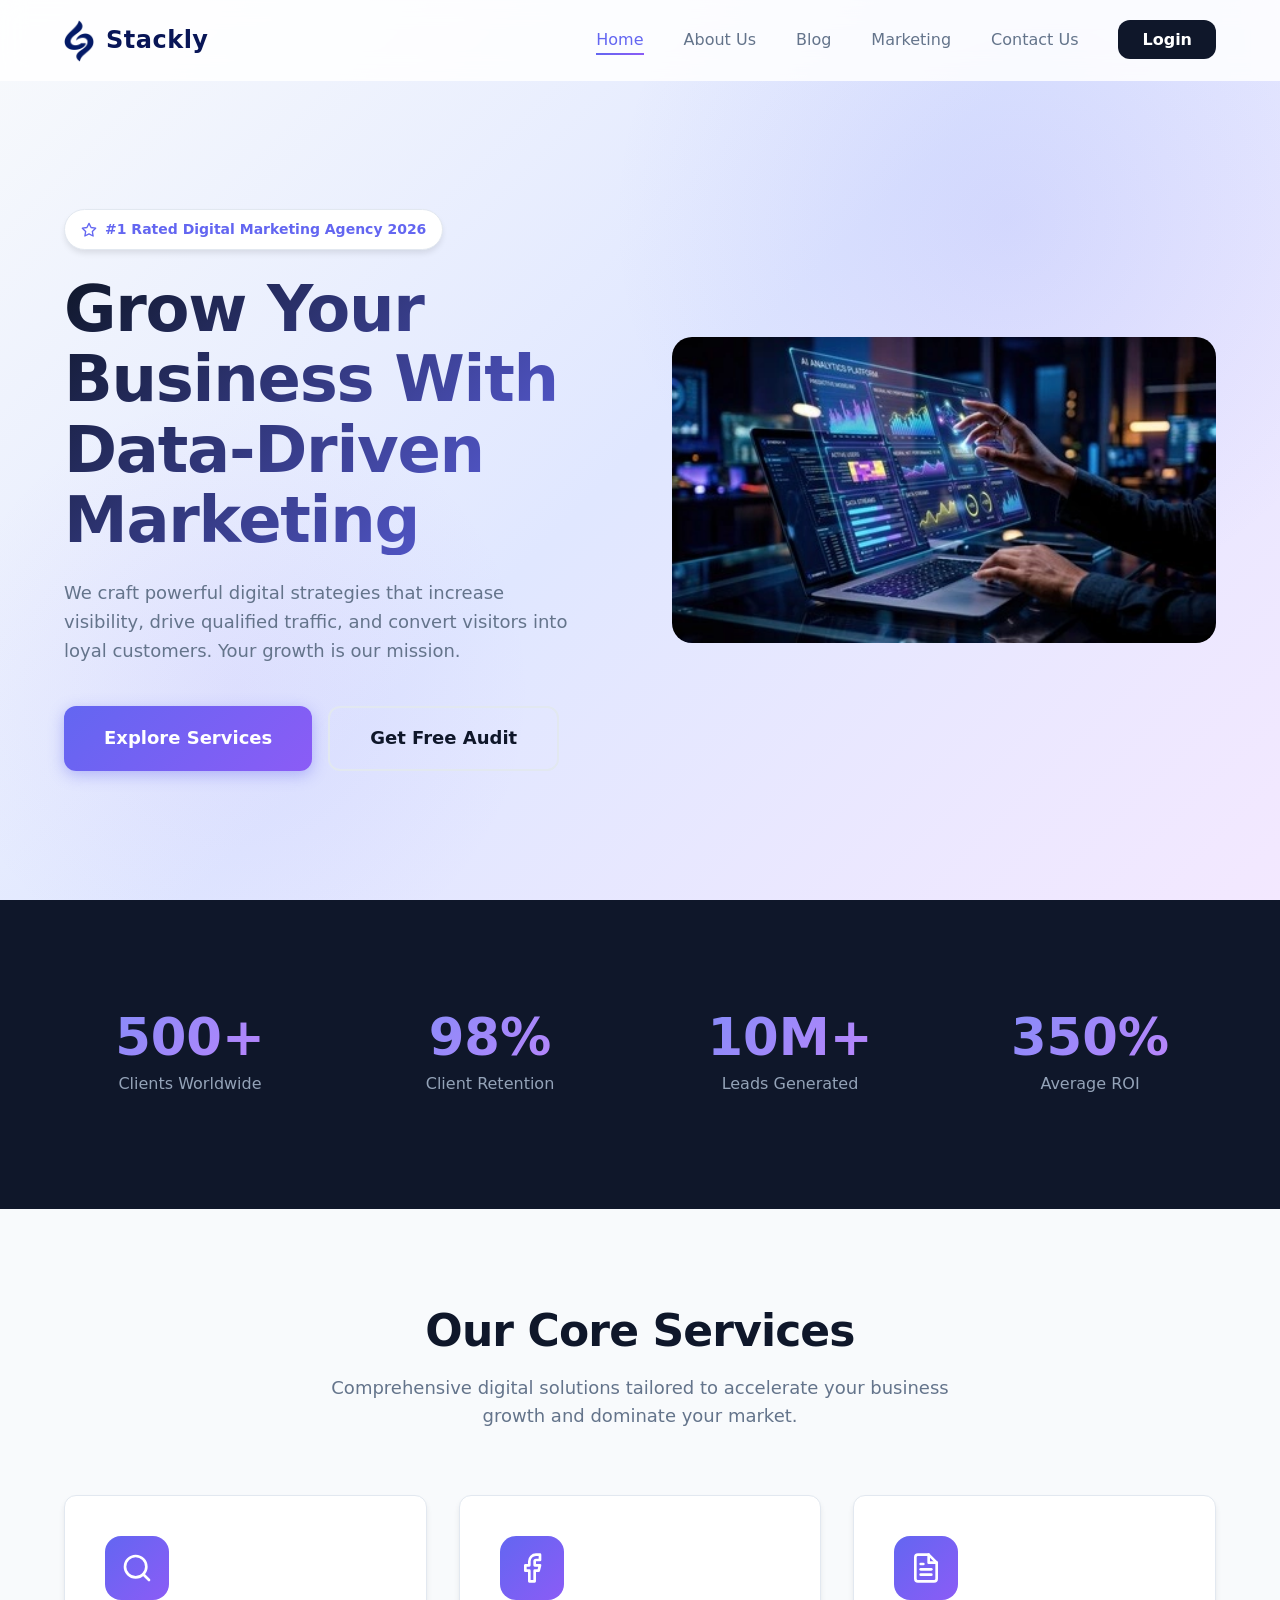
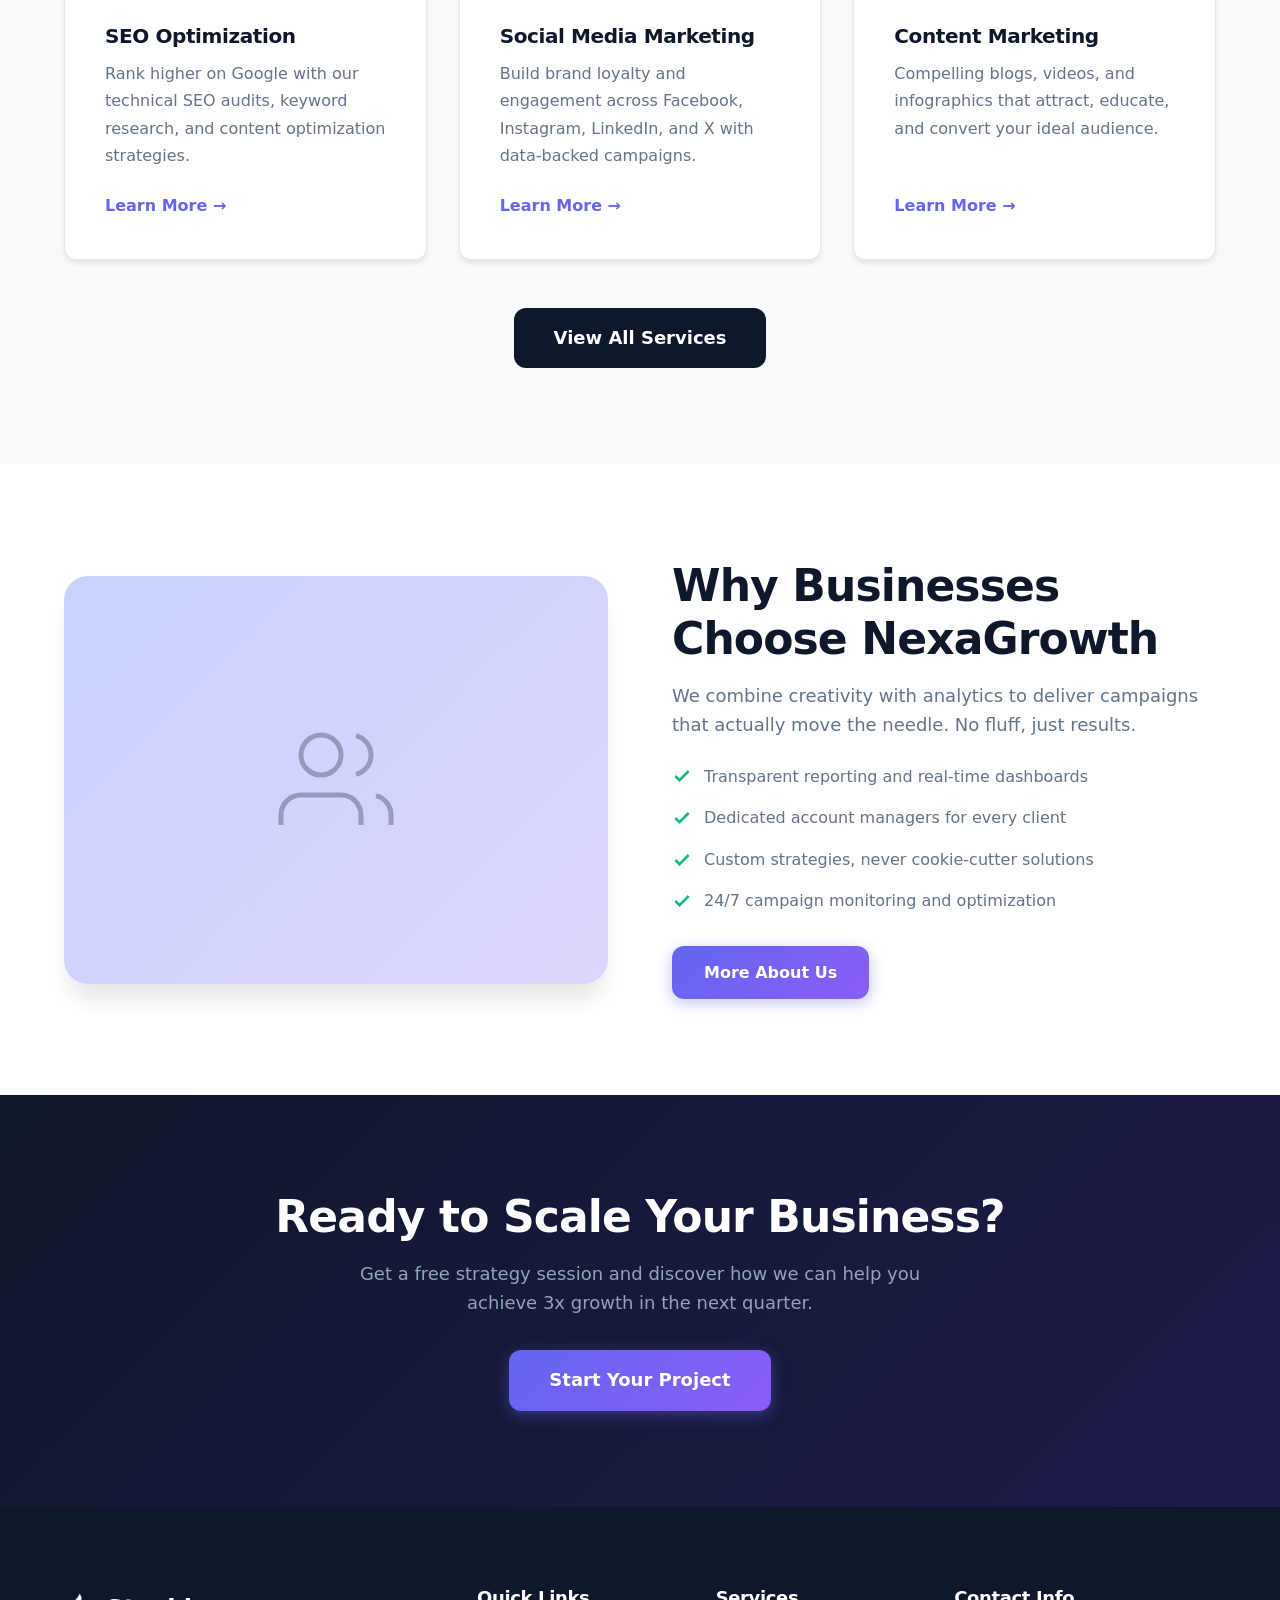
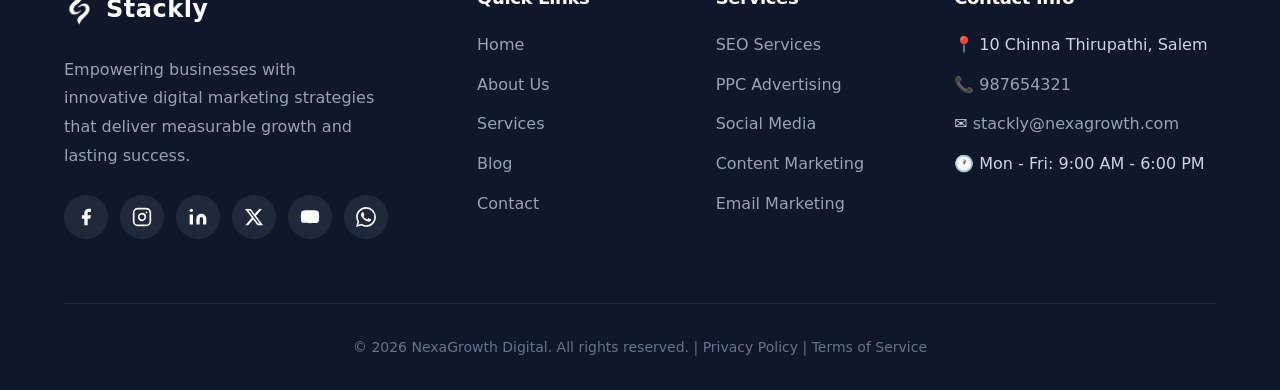
==== index.html @ 7eff11c8 "Add files via upload" ====
<!DOCTYPE html>
<html lang="en">
<head>
  <meta charset="UTF-8">
  <meta name="viewport" content="width=device-width, initial-scale=1.0">
  <meta name="description" content="NexaGrowth Digital - Award-winning digital marketing agency specializing in SEO, PPC, social media, and content marketing to grow your business online.">
  <meta name="keywords" content="digital marketing, SEO, PPC, social media marketing, content marketing, email marketing, online growth">
  <meta name="author" content="NexaGrowth Digital">
  <meta name="robots" content="index, follow">
  
  <!-- Open Graph -->
  <meta property="og:title" content="NexaGrowth Digital | Results-Driven Digital Marketing Agency">
  <meta property="og:description" content="Transform your online presence with data-driven digital marketing strategies that deliver measurable ROI.">
  <meta property="og:type" content="website">
  <meta property="og:url" content="https://yourdomain.com/">
  <meta property="og:image" content="https://yourdomain.com/assets/og-image.jpg">
  
  <!-- Twitter Card -->
  <meta name="twitter:card" content="summary_large_image">
  <meta name="twitter:title" content="NexaGrowth Digital | Digital Marketing Agency">
  <meta name="twitter:description" content="Grow your business with expert SEO, PPC, and social media marketing services.">
  
  <title>NexaGrowth Digital | Results-Driven Digital Marketing Agency</title>
  <link rel="canonical" href="https://yourdomain.com/">
  <link rel="stylesheet" href="style.css">
  
  <!-- Schema.org JSON-LD -->
  <script type="application/ld+json">
  {
    "@context": "https://schema.org",
    "@type": "Organization",
    "name": "NexaGrowth Digital",
    "url": "https://yourdomain.com",
    "logo": "https://yourdomain.com/assets/logo.png",
    "description": "Full-service digital marketing agency helping businesses grow through SEO, PPC, social media, and content marketing.",
    "sameAs": [
      "https://facebook.com/nexagrowth",
      "https://instagram.com/nexagrowth",
      "https://linkedin.com/company/nexagrowth",
      "https://x.com/nexagrowth",
      "https://youtube.com/nexagrowth"
    ],
    "contactPoint": {
      "@type": "ContactPoint",
      "telephone": "+1-555-123-4567",
      "contactType": "customer service",
      "availableLanguage": "English"
    }
  }
  </script>
</head>
<body>

  <!-- Header -->
  <header class="header" id="header">
    <div class="container nav">
     <a href="index.html" class="logo" aria-label="Home">
    <img src="ChatGPT Image Sep 7, 2026, 07_45_39 AM.webp" alt="NexaGrowth Digital Logo" class="logo-img">
    <span class="logo-text">Stackly</span>
</a>
      
      <nav>
        <ul class="nav-links" id="navLinks">
          <li><a href="index.html" class="nav-link active">Home</a></li>
          <li><a href="about.html" class="nav-link">About Us</a></li>
          <li><a href="blog.html" class="nav-link">Blog</a></li>
          <li><a href="marketing.html" class="nav-link">Marketing</a></li>
          <li><a href="contact.html" class="nav-link">Contact Us</a></li>
          <li><a href="login.html" class="login-btn">Login</a></li>
        </ul>
      </nav>
      
      <button class="mobile-menu-btn" id="mobileMenuBtn" aria-label="Toggle menu" aria-expanded="false">
        <span class="bar"></span>
        <span class="bar"></span>
        <span class="bar"></span>
      </button>
    </div>
  </header>

  <main>
    <!-- Hero Section -->
    <section class="hero">
      <div class="container hero-content">
        <div>
          <div class="hero-badge animate">
            <svg width="16" height="16" viewBox="0 0 24 24" fill="none" stroke="currentColor" stroke-width="2" stroke-linecap="round" stroke-linejoin="round"><path d="M12 2l3.09 6.26L22 9.27l-5 4.87 1.18 6.88L12 17.77l-6.18 3.25L7 14.14 2 9.27l6.91-1.01L12 2z"/></svg>
            #1 Rated Digital Marketing Agency 2026
          </div>
          <h1 class="hero-title animate delay-1">Grow Your Business With Data-Driven Marketing</h1>
          <p class="hero-text animate delay-2">We craft powerful digital strategies that increase visibility, drive qualified traffic, and convert visitors into loyal customers. Your growth is our mission.</p>
          <div class="hero-btns animate delay-3">
            <a href="404.html" class="btn btn-primary btn-lg">Explore Services</a>
            <a href="404.html" class="btn btn-outline btn-lg">Get Free Audit</a>
          </div>
        </div>
        <div class="hero-visual animate delay-2">
  <img src="7.webp"
       alt="Stackly Digital Marketing"
       class="hero-image">
</div>
      </div>
    </section>

    <!-- Stats Section -->
    <section class="section stats">
      <div class="container">
        <div class="stats-grid">
          <div class="stat-item animate">
            <div class="stat-number">500+</div>
            <div class="stat-label">Clients Worldwide</div>
          </div>
          <div class="stat-item animate delay-1">
            <div class="stat-number">98%</div>
            <div class="stat-label">Client Retention</div>
          </div>
          <div class="stat-item animate delay-2">
            <div class="stat-number">10M+</div>
            <div class="stat-label">Leads Generated</div>
          </div>
          <div class="stat-item animate delay-3">
            <div class="stat-number">350%</div>
            <div class="stat-label">Average ROI</div>
          </div>
        </div>
      </div>
    </section>

    <!-- Services Preview -->
    <section class="section" style="background: var(--bg-light);">
      <div class="container">
        <div class="section-header animate">
          <h2 class="section-title">Our Core Services</h2>
          <p class="section-subtitle">Comprehensive digital solutions tailored to accelerate your business growth and dominate your market.</p>
        </div>
        <div class="grid-3">
          <article class="card animate">
            <div class="card-icon" aria-hidden="true">
              <svg viewBox="0 0 24 24" fill="none" stroke="currentColor" stroke-width="2" stroke-linecap="round" stroke-linejoin="round"><circle cx="11" cy="11" r="8"></circle><line x1="21" y1="21" x2="16.65" y2="16.65"></line></svg>
            </div>
            <h3 class="card-title">SEO Optimization</h3>
            <p class="card-text">Rank higher on Google with our technical SEO audits, keyword research, and content optimization strategies.</p>
            <a href="404.html" class="card-link">Learn More &rarr;</a>
          </article>
          
          <article class="card animate delay-1">
            <div class="card-icon" aria-hidden="true">
              <svg viewBox="0 0 24 24" fill="none" stroke="currentColor" stroke-width="2" stroke-linecap="round" stroke-linejoin="round"><path d="M18 2h-3a5 5 0 0 0-5 5v3H7v4h3v8h4v-8h3l1-4h-4V7a1 1 0 0 1 1-1h3z"></path></svg>
            </div>
            <h3 class="card-title">Social Media Marketing</h3>
            <p class="card-text">Build brand loyalty and engagement across Facebook, Instagram, LinkedIn, and X with data-backed campaigns.</p>
            <a href="404.html" class="card-link">Learn More &rarr;</a>
          </article>
          
          <article class="card animate delay-2">
            <div class="card-icon" aria-hidden="true">
              <svg viewBox="0 0 24 24" fill="none" stroke="currentColor" stroke-width="2" stroke-linecap="round" stroke-linejoin="round"><path d="M14 2H6a2 2 0 0 0-2 2v16a2 2 0 0 0 2 2h12a2 2 0 0 0 2-2V8z"></path><polyline points="14 2 14 8 20 8"></polyline><line x1="16" y1="13" x2="8" y2="13"></line><line x1="16" y1="17" x2="8" y2="17"></line><polyline points="10 9 9 9 8 9"></polyline></svg>
            </div>
            <h3 class="card-title">Content Marketing</h3>
            <p class="card-text">Compelling blogs, videos, and infographics that attract, educate, and convert your ideal audience.</p>
            <a href="404.html" class="card-link">Learn More &rarr;</a>
          </article>
        </div>
        <div style="text-align: center; margin-top: 3rem;">
          <a href="404.html" class="btn btn-secondary btn-lg">View All Services</a>
        </div>
      </div>
    </section>

    <!-- Why Choose Us -->
    <section class="section">
      <div class="container">
        <div class="about-story">
          <div class="about-image animate" role="img" aria-label="Our team working">
            <svg width="120" height="120" viewBox="0 0 24 24" fill="none" stroke="currentColor" stroke-width="1" opacity="0.3"><path d="M17 21v-2a4 4 0 0 0-4-4H5a4 4 0 0 0-4 4v2"></path><circle cx="9" cy="7" r="4"></circle><path d="M23 21v-2a4 4 0 0 0-3-3.87"></path><path d="M16 3.13a4 4 0 0 1 0 7.75"></path></svg>
          </div>
          <div class="animate delay-1">
            <h2 class="section-title" style="text-align: left;">Why Businesses Choose NexaGrowth</h2>
            <p style="color: var(--text-muted); margin-bottom: 1.5rem; font-size: 1.125rem;">We combine creativity with analytics to deliver campaigns that actually move the needle. No fluff, just results.</p>
            <ul style="display: flex; flex-direction: column; gap: 1rem; color: var(--text-muted);">
              <li style="display: flex; align-items: center; gap: 0.75rem;">
                <svg width="20" height="20" viewBox="0 0 24 24" fill="none" stroke="#10b981" stroke-width="3"><polyline points="20 6 9 17 4 12"></polyline></svg>
                Transparent reporting and real-time dashboards
              </li>
              <li style="display: flex; align-items: center; gap: 0.75rem;">
                <svg width="20" height="20" viewBox="0 0 24 24" fill="none" stroke="#10b981" stroke-width="3"><polyline points="20 6 9 17 4 12"></polyline></svg>
                Dedicated account managers for every client
              </li>
              <li style="display: flex; align-items: center; gap: 0.75rem;">
                <svg width="20" height="20" viewBox="0 0 24 24" fill="none" stroke="#10b981" stroke-width="3"><polyline points="20 6 9 17 4 12"></polyline></svg>
                Custom strategies, never cookie-cutter solutions
              </li>
              <li style="display: flex; align-items: center; gap: 0.75rem;">
                <svg width="20" height="20" viewBox="0 0 24 24" fill="none" stroke="#10b981" stroke-width="3"><polyline points="20 6 9 17 4 12"></polyline></svg>
                24/7 campaign monitoring and optimization
              </li>
            </ul>
            <a href="404.html" class="btn btn-primary" style="margin-top: 2rem;">More About Us</a>
          </div>
        </div>
      </div>
    </section>

    <!-- CTA Section -->
    <section class="section" style="background: linear-gradient(135deg, var(--primary), #1e1b4b); color: white;">
      <div class="container" style="text-align: center;">
        <h2 class="section-title" style="color: white; margin-bottom: 1rem;">Ready to Scale Your Business?</h2>
        <p style="color: #94a3b8; font-size: 1.125rem; max-width: 600px; margin: 0 auto 2rem;">Get a free strategy session and discover how we can help you achieve 3x growth in the next quarter.</p>
        <a href="404.html" class="btn btn-primary btn-lg">Start Your Project</a>
      </div>
    </section>
  </main>

  <!-- Footer -->
  <footer class="footer">
    <div class="container">
      <div class="footer-grid">
        <div class="footer-brand">
     <a href="index.html" class="logo" aria-label="Home">
    <img src="white.webp" alt="NexaGrowth Digital Logo" class="logo-img">
    <span class="logo-text">Stackly</span>
</a>     <p>Empowering businesses with innovative digital marketing strategies that deliver measurable growth and lasting success.</p>
          <div class="social-links">
            <a href="404.html"  class="social-icon" aria-label="Facebook">
              <svg viewBox="0 0 24 24" fill="currentColor"><path d="M18 2h-3a5 5 0 0 0-5 5v3H7v4h3v8h4v-8h3l1-4h-4V7a1 1 0 0 1 1-1h3z"/></svg>
            </a>
            <a href="404.html"  class="social-icon" aria-label="Instagram">
              <svg viewBox="0 0 24 24" fill="none" stroke="currentColor" stroke-width="2" stroke-linecap="round" stroke-linejoin="round"><rect x="2" y="2" width="20" height="20" rx="5" ry="5"></rect><path d="M16 11.37A4 4 0 1 1 12.63 8 4 4 0 0 1 16 11.37z"></path><line x1="17.5" y1="6.5" x2="17.51" y2="6.5"></line></svg>
            </a>
            <a href="404.html" class="social-icon" aria-label="LinkedIn">
              <svg viewBox="0 0 24 24" fill="currentColor"><path d="M16 8a6 6 0 0 1 6 6v7h-4v-7a2 2 0 0 0-2-2 2 2 0 0 0-2 2v7h-4v-7a6 6 0 0 1 6-6z"></path><rect x="2" y="9" width="4" height="12"></rect><circle cx="4" cy="4" r="2"></circle></svg>
            </a>
            <a href="404.html"  class="social-icon" aria-label="X (Twitter)">
              <svg viewBox="0 0 24 24" fill="currentColor"><path d="M18.244 2.25h3.308l-7.227 8.26 8.502 11.24H16.17l-5.214-6.817L4.99 21.75H1.68l7.73-8.835L1.254 2.25H8.08l4.713 6.231zm-1.161 17.52h1.833L7.084 4.126H5.117z"/></svg>
            </a>
            <a href="404.html"  class="social-icon" aria-label="YouTube">
              <svg viewBox="0 0 24 24" fill="currentColor"><path d="M22.54 6.42a2.78 2.78 0 0 0-1.94-2C18.88 4 12 4 12 4s-6.88 0-8.6.46a2.78 2.78 0 0 0-1.94 2A29 29 0 0 0 1 11.75a29 29 0 0 0 .46 5.33A2.78 2.78 0 0 0 3.4 19c1.72.46 8.6.46 8.6.46s6.88 0 8.6-.46a2.78 2.78 0 0 0 1.94-2 29 29 0 0 0 .46-5.25 29 29 0 0 0-.46-5.33z"></path><polygon points="9.75 15.02 15.5 11.75 9.75 8.48 9.75 15.02"></polygon></svg>
            </a>
            <a href="404.html" class="social-icon" aria-label="WhatsApp">
              <svg viewBox="0 0 24 24" fill="currentColor"><path d="M17.472 14.382c-.297-.149-1.758-.867-2.03-.967-.273-.099-.471-.148-.67.15-.197.297-.767.966-.94 1.164-.173.199-.347.223-.644.075-.297-.15-1.255-.463-2.39-1.475-.883-.788-1.48-1.761-1.653-2.059-.173-.297-.018-.458.13-.606.134-.133.298-.347.446-.52.149-.174.198-.298.298-.497.099-.198.05-.371-.025-.52-.075-.149-.669-1.612-.916-2.207-.242-.579-.487-.5-.669-.51-.173-.008-.371-.01-.57-.01-.198 0-.52.074-.792.372-.272.297-1.04 1.016-1.04 2.479 0 1.462 1.065 2.875 1.213 3.074.149.198 2.096 3.2 5.077 4.487.709.306 1.262.489 1.694.625.712.227 1.36.195 1.871.118.571-.085 1.758-.719 2.006-1.413.248-.694.248-1.289.173-1.413-.074-.124-.272-.198-.57-.347m-5.421 7.403h-.004a9.87 9.87 0 01-5.031-1.378l-.361-.214-3.741.982.998-3.648-.235-.374a9.86 9.86 0 01-1.51-5.26c.001-5.45 4.436-9.884 9.888-9.884 2.64 0 5.122 1.03 6.988 2.898a9.825 9.825 0 012.893 6.994c-.003 5.45-4.437 9.884-9.885 9.884m8.413-18.297A11.815 11.815 0 0012.05 0C5.495 0 .16 5.335.157 11.892c0 2.096.547 4.142 1.588 5.945L.057 24l6.305-1.654a11.882 11.882 0 005.683 1.448h.005c6.554 0 11.89-5.335 11.893-11.893a11.821 11.821 0 00-3.48-8.413z"/></svg>
            </a>
          </div>
        </div>
        
        <div>
          <h4 class="footer-title">Quick Links</h4>
          <ul class="footer-links">
            <li><a href="index.html">Home</a></li>
            <li><a href="about.html">About Us</a></li>
            <li><a href="marketing.html">Services</a></li>
            <li><a href="blog.html">Blog</a></li>
            <li><a href="contact.html">Contact</a></li>
          </ul>
        </div>
        
        <div>
          <h4 class="footer-title">Services</h4>
          <ul class="footer-links">
            <li><a href="marketing.html#seo">SEO Services</a></li>
            <li><a href="marketing.html#ppc">PPC Advertising</a></li>
            <li><a href="marketing.html#social">Social Media</a></li>
            <li><a href="marketing.html#content">Content Marketing</a></li>
            <li><a href="marketing.html#email">Email Marketing</a></li>
          </ul>
        </div>
        
        <div>
          <h4 class="footer-title">Contact Info</h4>
          <ul class="footer-links">
            <li>📍 10 Chinna Thirupathi, Salem </li>
            <li>📞 <a href="404.html">987654321</a></li>
            <li>✉️ <a href="404.html">stackly@nexagrowth.com</a></li>
            <li>🕐 Mon - Fri: 9:00 AM - 6:00 PM</li>
          </ul>
        </div>
      </div>
      
      <div class="footer-bottom">
        <p>&copy; <span class="current-year"></span> NexaGrowth Digital. All rights reserved. | <a href="404.html" style="color: #64748b;">Privacy Policy</a> | <a href="404.html" style="color: #64748b;">Terms of Service</a></p>
      </div>
    </div>
  </footer>

  <script src="script.js"></script>
</body>
</html>
---- style.css ----
/* ============================================
   NEXAGROWTH DIGITAL - GLOBAL STYLES
   Modern, responsive, SEO-friendly stylesheet
   ============================================ */

/* CSS Custom Properties */
:root {
  --primary: #0f172a;
  --secondary: #1e293b;
  --accent: #6366f1;
  --accent-light: #818cf8;
  --accent-hover: #4f46e5;
  --text-light: #f8fafc;
  --text-dark: #0f172a;
  --text-muted: #64748b;
  --bg-light: #f8fafc;
  --bg-white: #ffffff;
  --border: #e2e8f0;
  --shadow: 0 4px 6px -1px rgb(0 0 0 / 0.1);
  --shadow-lg: 0 20px 25px -5px rgb(0 0 0 / 0.1);
  --radius: 0.75rem;
  --radius-lg: 1.5rem;
  --transition: all 0.3s cubic-bezier(0.4, 0, 0.2, 1);
  --container: 1200px;
}

/* Reset & Base */
*,
*::before,
*::after {
  margin: 0;
  padding: 0;
  box-sizing: border-box;
}

html {
  scroll-behavior: smooth;
  font-size: 16px;
}

body {
  font-family: 'Inter', system-ui, -apple-system, BlinkMacSystemFont, 'Segoe UI', Roboto, sans-serif;
  line-height: 1.6;
  color: var(--text-dark);
  background: var(--bg-white);
  overflow-x: hidden;
  -webkit-font-smoothing: antialiased;
}

/* Typography */
h1, h2, h3, h4, h5, h6 {
  line-height: 1.2;
  font-weight: 700;
  letter-spacing: -0.02em;
}

a {
  text-decoration: none;
  color: inherit;
  transition: var(--transition);
}

img, picture, video, canvas, svg {
  display: block;
  max-width: 100%;
  height: auto;
}

ul, ol {
  list-style: none;
}

/* Utility Classes */
.container {
  max-width: var(--container);
  margin: 0 auto;
  padding: 0 1.5rem;
}

.section {
  padding: 6rem 0;
}

.section-header {
  text-align: center;
  max-width: 640px;
  margin: 0 auto 4rem;
}

.section-title {
  font-size: clamp(1.875rem, 4vw, 2.75rem);
  margin-bottom: 1rem;
  color: var(--primary);
}

.section-subtitle {
  color: var(--text-muted);
  font-size: 1.125rem;
}

/* Buttons */
.btn {
  display: inline-flex;
  align-items: center;
  justify-content: center;
  gap: 0.5rem;
  padding: 0.875rem 2rem;
  border-radius: var(--radius);
  font-weight: 600;
  font-size: 1rem;
  border: none;
  cursor: pointer;
  transition: var(--transition);
  text-align: center;
}

.btn-primary {
  background: linear-gradient(135deg, var(--accent), #8b5cf6);
  color: white;
  box-shadow: 0 4px 15px rgba(99, 102, 241, 0.4);
}

.btn-primary:hover {
  transform: translateY(-2px);
  box-shadow: 0 8px 25px rgba(99, 102, 241, 0.5);
}

.btn-secondary {
  background: var(--primary);
  color: white;
}

.btn-secondary:hover {
  background: var(--accent);
  transform: translateY(-2px);
}

.btn-outline {
  background: transparent;
  color: var(--primary);
  border: 2px solid var(--border);
}

.btn-outline:hover {
  border-color: var(--accent);
  color: var(--accent);
  transform: translateY(-2px);
}

.btn-lg {
  padding: 1rem 2.5rem;
  font-size: 1.125rem;
}

/* Header & Navigation */
.header {
  position: fixed;
  top: 0;
  left: 0;
  width: 100%;
  z-index: 1000;
  background: rgba(255, 255, 255, 0.85);
  backdrop-filter: blur(12px);
  -webkit-backdrop-filter: blur(12px);
  border-bottom: 1px solid transparent;
  transition: var(--transition);
}

.header.scrolled {
  border-color: var(--border);
  box-shadow: var(--shadow);
  background: rgba(255, 255, 255, 0.95);
}

.nav {
  display: flex;
  align-items: center;
  justify-content: space-between;
  height: 80px;
}

.logo {
  display: flex;
  align-items: center;
  gap: 0.75rem;
  font-weight: 800;
  font-size: 1.5rem;
  color: var(--primary);
}

.logo-icon {
  width: 42px;
  height: 42px;
  background: linear-gradient(135deg, var(--accent), #8b5cf6);
  border-radius: 12px;
  display: grid;
  place-items: center;
  color: white;
  font-weight: 900;
  font-size: 1.25rem;
  flex-shrink: 0;
}

.logo:hover {
  opacity: 0.9;
}

.nav-links {
  display: flex;
  align-items: center;
  gap: 2.5rem;
}

.nav-link {
  font-weight: 500;
  color: var(--text-muted);
  position: relative;
  padding: 0.25rem 0;
}

.nav-link::after {
  content: '';
  position: absolute;
  bottom: -2px;
  left: 0;
  width: 0;
  height: 2px;
  background: linear-gradient(90deg, var(--accent), #8b5cf6);
  transition: var(--transition);
}

.nav-link:hover,
.nav-link.active {
  color: var(--accent);
}

.nav-link:hover::after,
.nav-link.active::after {
  width: 100%;
}

.login-btn {
  background: var(--primary);
  color: white;
  padding: 0.625rem 1.5rem;
  border-radius: var(--radius);
  font-weight: 600;
  transition: var(--transition);
}

.login-btn:hover {
  background: var(--accent);
  transform: translateY(-1px);
}

.mobile-menu-btn {
  display: none;
  flex-direction: column;
  justify-content: center;
  gap: 5px;
  width: 32px;
  height: 32px;
  background: none;
  border: none;
  cursor: pointer;
  padding: 0;
}

.bar {
  display: block;
  width: 24px;
  height: 2px;
  background: var(--primary);
  border-radius: 2px;
  transition: var(--transition);
  margin: 0 auto;
}

/* Hero Section */
.hero {
  min-height: 100vh;
  display: flex;
  align-items: center;
  padding-top: 80px;
  background: linear-gradient(135deg, #f8fafc 0%, #e0e7ff 50%, #f3e8ff 100%);
  position: relative;
  overflow: hidden;
}

.hero::before {
  content: '';
  position: absolute;
  top: -20%;
  right: -10%;
  width: 800px;
  height: 800px;
  background: radial-gradient(circle, rgba(99, 102, 241, 0.12) 0%, transparent 70%);
  border-radius: 50%;
  pointer-events: none;
}

.hero::after {
  content: '';
  position: absolute;
  bottom: -10%;
  left: -5%;
  width: 600px;
  height: 600px;
  background: radial-gradient(circle, rgba(139, 92, 246, 0.08) 0%, transparent 70%);
  border-radius: 50%;
  pointer-events: none;
}

.hero-content {
  display: grid;
  grid-template-columns: 1fr 1fr;
  gap: 4rem;
  align-items: center;
  position: relative;
  z-index: 1;
}

.hero-badge {
  display: inline-flex;
  align-items: center;
  gap: 0.5rem;
  background: white;
  border: 1px solid var(--border);
  padding: 0.5rem 1rem;
  border-radius: 50px;
  font-size: 0.875rem;
  font-weight: 600;
  color: var(--accent);
  margin-bottom: 1.5rem;
  box-shadow: var(--shadow);
}

.hero-title {
  font-size: clamp(2.5rem, 5vw, 4rem);
  background: linear-gradient(135deg, var(--primary), var(--accent));
  -webkit-background-clip: text;
  -webkit-text-fill-color: transparent;
  background-clip: text;
  margin-bottom: 1.5rem;
  line-height: 1.1;
}

.hero-text {
  font-size: 1.125rem;
  color: var(--text-muted);
  margin-bottom: 2.5rem;
  max-width: 520px;
}

.hero-btns {
  display: flex;
  gap: 1rem;
  flex-wrap: wrap;
}

.hero-visual {
  position: relative;
  display: flex;
  justify-content: center;
  align-items: center;
}

.hero-image-placeholder {
  width: 100%;
  aspect-ratio: 4/3;
  background: linear-gradient(135deg, #c7d2fe, #ddd6fe);
  border-radius: var(--radius-lg);
  display: flex;
  align-items: center;
  justify-content: center;
  box-shadow: var(--shadow-lg);
  border: 2px solid rgba(255, 255, 255, 0.6);
  position: relative;
  overflow: hidden;
}

.hero-image-placeholder svg {
  width: 140px;
  height: 140px;
  opacity: 0.25;
  color: var(--accent);
}

/* Cards */
.card {
  background: var(--bg-white);
  border-radius: var(--radius);
  padding: 2.5rem;
  border: 1px solid var(--border);
  transition: var(--transition);
  box-shadow: var(--shadow);
  height: 100%;
  display: flex;
  flex-direction: column;
}

.card:hover {
  transform: translateY(-8px);
  box-shadow: var(--shadow-lg);
  border-color: transparent;
}

.card-icon {
  width: 64px;
  height: 64px;
  background: linear-gradient(135deg, var(--accent), #8b5cf6);
  border-radius: 1rem;
  display: grid;
  place-items: center;
  color: white;
  margin-bottom: 1.5rem;
  flex-shrink: 0;
}

.card-icon svg {
  width: 32px;
  height: 32px;
}

.card-title {
  font-size: 1.25rem;
  margin-bottom: 0.75rem;
  color: var(--primary);
}

.card-text {
  color: var(--text-muted);
  font-size: 1rem;
  line-height: 1.7;
  flex-grow: 1;
}

.card-link {
  display: inline-flex;
  align-items: center;
  gap: 0.25rem;
  margin-top: 1.5rem;
  font-weight: 600;
  color: var(--accent);
}

.card-link:hover {
  gap: 0.5rem;
}

/* Grid Layouts */
.grid-2 {
  display: grid;
  grid-template-columns: repeat(auto-fit, minmax(300px, 1fr));
  gap: 2rem;
}

.grid-3 {
  display: grid;
  grid-template-columns: repeat(auto-fit, minmax(280px, 1fr));
  gap: 2rem;
}

.grid-4 {
  display: grid;
  grid-template-columns: repeat(auto-fit, minmax(250px, 1fr));
  gap: 2rem;
}

/* Stats Section */
.stats {
  background: var(--primary);
  color: white;
  position: relative;
  overflow: hidden;
}

.stats-grid {
  display: grid;
  grid-template-columns: repeat(auto-fit, minmax(200px, 1fr));
  gap: 3rem;
  text-align: center;
  position: relative;
  z-index: 1;
}

.stat-item {
  padding: 1rem;
}

.stat-number {
  font-size: clamp(2.5rem, 4vw, 3.5rem);
  font-weight: 800;
  background: linear-gradient(135deg, #818cf8, #c084fc);
  -webkit-background-clip: text;
  -webkit-text-fill-color: transparent;
  background-clip: text;
  line-height: 1;
  margin-bottom: 0.5rem;
}

.stat-label {
  color: #94a3b8;
  font-size: 1rem;
}

/* Blog Specific */
.blog-featured {
  display: grid;
  grid-template-columns: 1.2fr 1fr;
  gap: 3rem;
  align-items: center;
  margin-bottom: 4rem;
  background: var(--bg-white);
  border-radius: var(--radius-lg);
  overflow: hidden;
  border: 1px solid var(--border);
  box-shadow: var(--shadow);
}

.blog-featured-image {
  height: 100%;
  min-height: 400px;
  background: linear-gradient(135deg, #c7d2fe, #e9d5ff);
  display: flex;
  align-items: center;
  justify-content: center;
  position: relative;
}

.blog-featured-content {
  padding: 3rem;
}

.blog-meta {
  display: flex;
  gap: 1rem;
  color: var(--text-muted);
  font-size: 0.875rem;
  margin-bottom: 1rem;
}

.blog-meta span {
  display: flex;
  align-items: center;
  gap: 0.25rem;
}

.category-tag {
  display: inline-block;
  padding: 0.25rem 0.75rem;
  background: rgba(99, 102, 241, 0.1);
  color: var(--accent);
  border-radius: 50px;
  font-size: 0.75rem;
  font-weight: 600;
  text-transform: uppercase;
  letter-spacing: 0.05em;
  margin-bottom: 1rem;
}

.blog-controls {
  display: flex;
  flex-wrap: wrap;
  gap: 1rem;
  justify-content: space-between;
  align-items: center;
  margin-bottom: 3rem;
}

.search-box {
  position: relative;
  flex: 1;
  min-width: 280px;
  max-width: 400px;
}

.search-box input {
  width: 100%;
  padding: 0.875rem 1rem 0.875rem 3rem;
  border: 1px solid var(--border);
  border-radius: var(--radius);
  font-family: inherit;
  font-size: 1rem;
  transition: var(--transition);
  background: white;
}

.search-box input:focus {
  outline: none;
  border-color: var(--accent);
  box-shadow: 0 0 0 3px rgba(99, 102, 241, 0.1);
}

.search-box svg {
  position: absolute;
  left: 1rem;
  top: 50%;
  transform: translateY(-50%);
  color: var(--text-muted);
  width: 20px;
  height: 20px;
}

.category-filters {
  display: flex;
  gap: 0.5rem;
  flex-wrap: wrap;
}

.category-btn {
  padding: 0.5rem 1rem;
  border: 1px solid var(--border);
  background: white;
  border-radius: 50px;
  font-family: inherit;
  font-size: 0.875rem;
  font-weight: 500;
  cursor: pointer;
  transition: var(--transition);
  color: var(--text-muted);
}

.category-btn:hover,
.category-btn.active {
  background: var(--accent);
  color: white;
  border-color: var(--accent);
}

.blog-card {
  background: var(--bg-white);
  border-radius: var(--radius);
  overflow: hidden;
  border: 1px solid var(--border);
  transition: var(--transition);
  box-shadow: var(--shadow);
  display: flex;
  flex-direction: column;
}

.blog-card:hover {
  transform: translateY(-5px);
  box-shadow: var(--shadow-lg);
  border-color: transparent;
}

.blog-card-image {
  height: 220px;
  background: linear-gradient(135deg, #e0e7ff, #f3e8ff);
  display: flex;
  align-items: center;
  justify-content: center;
  position: relative;
}

.blog-card-image svg {
  opacity: 0.3;
  color: var(--accent);
}

.blog-card-content {
  padding: 1.5rem;
  flex-grow: 1;
  display: flex;
  flex-direction: column;
}

.blog-card .card-title {
  font-size: 1.125rem;
  margin-bottom: 0.5rem;
}

.blog-card .card-text {
  font-size: 0.9375rem;
  margin-bottom: 1rem;
}

.read-more {
  margin-top: auto;
  font-weight: 600;
  color: var(--accent);
  display: inline-flex;
  align-items: center;
  gap: 0.25rem;
}

.read-more:hover {
  gap: 0.5rem;
}

/* Contact Page */
.contact-grid {
  display: grid;
  grid-template-columns: 1fr 1.2fr;
  gap: 4rem;
  align-items: start;
}

.contact-info h3 {
  font-size: 1.5rem;
  margin-bottom: 1rem;
}

.contact-info > p {
  color: var(--text-muted);
  margin-bottom: 2rem;
}

.info-item {
  display: flex;
  gap: 1rem;
  margin-bottom: 1.5rem;
  align-items: flex-start;
}

.info-item-icon {
  width: 48px;
  height: 48px;
  background: rgba(99, 102, 241, 0.1);
  border-radius: 12px;
  display: grid;
  place-items: center;
  color: var(--accent);
  flex-shrink: 0;
}

.info-item-content h4 {
  font-size: 1rem;
  margin-bottom: 0.25rem;
}

.info-item-content p {
  color: var(--text-muted);
  font-size: 0.9375rem;
}

.contact-form-wrapper {
  background: var(--bg-white);
  padding: 2.5rem;
  border-radius: var(--radius-lg);
  border: 1px solid var(--border);
  box-shadow: var(--shadow);
}

.form-group {
  margin-bottom: 1.5rem;
}

.form-group label {
  display: block;
  margin-bottom: 0.5rem;
  font-weight: 500;
  font-size: 0.9375rem;
}

.form-group input,
.form-group textarea {
  width: 100%;
  padding: 0.875rem 1rem;
  border: 1px solid var(--border);
  border-radius: var(--radius);
  font-family: inherit;
  font-size: 1rem;
  transition: var(--transition);
  background: var(--bg-light);
}

.form-group input:focus,
.form-group textarea:focus {
  outline: none;
  border-color: var(--accent);
  box-shadow: 0 0 0 3px rgba(99, 102, 241, 0.1);
  background: white;
}

.form-group textarea {
  resize: vertical;
  min-height: 140px;
}

.form-status {
  padding: 1rem;
  border-radius: var(--radius);
  margin-bottom: 1rem;
  font-weight: 500;
  display: none;
}

.form-status.success {
  display: block;
  background: #dcfce7;
  color: #166534;
  border: 1px solid #86efac;
}

.form-status.error {
  display: block;
  background: #fee2e2;
  color: #991b1b;
  border: 1px solid #fca5a5;
}

.map-container {
  margin-top: 4rem;
  border-radius: var(--radius-lg);
  overflow: hidden;
  border: 1px solid var(--border);
  box-shadow: var(--shadow);
  height: 400px;
  background: var(--bg-light);
}

.map-container iframe {
  width: 100%;
  height: 100%;
  border: 0;
  filter: grayscale(20%);
}

/* Login Page */
.login-page {
  min-height: 100vh;
  display: grid;
  grid-template-columns: 1fr 1fr;
  background: var(--bg-light);
}

.login-visual {
  background: linear-gradient(135deg, var(--primary), #312e81);
  display: flex;
  flex-direction: column;
  justify-content: center;
  align-items: center;
  padding: 4rem;
  color: white;
  position: relative;
  overflow: hidden;
}

.login-visual::before {
  content: '';
  position: absolute;
  top: -50%;
  left: -50%;
  width: 200%;
  height: 200%;
  background: radial-gradient(circle, rgba(99, 102, 241, 0.3) 0%, transparent 60%);
  animation: pulse 8s ease-in-out infinite;
}

@keyframes pulse {
  0%, 100% { transform: scale(1); opacity: 0.5; }
  50% { transform: scale(1.1); opacity: 0.8; }
}

.login-visual-content {
  position: relative;
  z-index: 1;
  text-align: center;
  max-width: 400px;
}

.login-visual h2 {
  font-size: 2.5rem;
  margin-bottom: 1rem;
}

.login-visual p {
  color: #cbd5e1;
  font-size: 1.125rem;
}

.login-form-section {
  display: flex;
  flex-direction: column;
  justify-content: center;
  align-items: center;
  padding: 4rem 2rem;
}

.login-box {
  width: 100%;
  max-width: 440px;
}

.login-box .logo {
  justify-content: center;
  margin-bottom: 2rem;
}

.login-box h1 {
  text-align: center;
  margin-bottom: 0.5rem;
  font-size: 1.875rem;
}

.login-box > p {
  text-align: center;
  color: var(--text-muted);
  margin-bottom: 2rem;
}

.login-form .form-group input {
  background: white;
}

.form-options {
  display: flex;
  justify-content: space-between;
  align-items: center;
  margin-bottom: 1.5rem;
  font-size: 0.875rem;
}

.remember {
  display: flex;
  align-items: center;
  gap: 0.5rem;
  color: var(--text-muted);
  cursor: pointer;
}

.remember input {
  width: auto;
  accent-color: var(--accent);
}

.forgot-link {
  color: var(--accent);
  font-weight: 500;
}

.forgot-link:hover {
  text-decoration: underline;
}

.form-footer {
  text-align: center;
  margin-top: 1.5rem;
  color: var(--text-muted);
  font-size: 0.9375rem;
}

.form-footer a {
  color: var(--accent);
  font-weight: 600;
}

/* 404 Page */
.error-page {
  min-height: 100vh;
  display: flex;
  align-items: center;
  justify-content: center;
  text-align: center;
  padding: 2rem;
  background: linear-gradient(135deg, #f8fafc, #e0e7ff);
}

.error-content {
  max-width: 600px;
}

.error-code {
  font-size: clamp(6rem, 15vw, 10rem);
  font-weight: 900;
  background: linear-gradient(135deg, var(--accent), #8b5cf6);
  -webkit-background-clip: text;
  -webkit-text-fill-color: transparent;
  background-clip: text;
  line-height: 1;
  margin-bottom: 1rem;
  display: inline-block;
  animation: float 6s ease-in-out infinite;
}

@keyframes float {
  0%, 100% { transform: translateY(0); }
  50% { transform: translateY(-20px); }
}

.error-content h2 {
  font-size: 2rem;
  margin-bottom: 1rem;
  color: var(--primary);
}

.error-content p {
  color: var(--text-muted);
  font-size: 1.125rem;
  margin-bottom: 2.5rem;
}

/* Footer */
.footer {
  background: var(--primary);
  color: #cbd5e1;
  padding-top: 5rem;
}

.footer-grid {
  display: grid;
  grid-template-columns: 2fr 1fr 1fr 1.5fr;
  gap: 4rem;
  padding-bottom: 4rem;
  border-bottom: 1px solid var(--secondary);
}

.footer-brand .logo {
  color: white;
  margin-bottom: 1.5rem;
}

.footer-brand p {
  line-height: 1.8;
  margin-bottom: 1.5rem;
  max-width: 320px;
  color: #94a3b8;
}

.footer-title {
  color: white;
  font-size: 1.125rem;
  margin-bottom: 1.5rem;
  font-weight: 600;
}

.footer-links li {
  margin-bottom: 0.875rem;
}

.footer-links a {
  color: #94a3b8;
  transition: var(--transition);
  display: inline-block;
}

.footer-links a:hover {
  color: var(--accent-light);
  transform: translateX(4px);
}

.social-links {
  display: flex;
  gap: 0.75rem;
  flex-wrap: wrap;
}

.social-icon {
  width: 44px;
  height: 44px;
  border-radius: 50%;
  background: var(--secondary);
  display: grid;
  place-items: center;
  transition: var(--transition);
  color: white;
}

.social-icon:hover {
  background: var(--accent);
  transform: translateY(-4px);
  box-shadow: 0 4px 12px rgba(99, 102, 241, 0.4);
}

.social-icon svg {
  width: 20px;
  height: 20px;
}

.footer-bottom {
  padding: 2rem 0;
  text-align: center;
  color: #64748b;
  font-size: 0.875rem;
}

/* Scroll Animations */
.animate {
  opacity: 0;
  transform: translateY(40px);
  transition: opacity 0.7s ease, transform 0.7s ease;
}

.animate.visible {
  opacity: 1;
  transform: translateY(0);
}

.delay-1 { transition-delay: 0.1s; }
.delay-2 { transition-delay: 0.2s; }
.delay-3 { transition-delay: 0.3s; }
.delay-4 { transition-delay: 0.4s; }

/* Breadcrumb */
.breadcrumb {
  padding: 8rem 0 3rem;
  background: linear-gradient(135deg, var(--primary), #1e1b4b);
  color: white;
  text-align: center;
}

.breadcrumb h1 {
  font-size: clamp(2rem, 4vw, 3rem);
  margin-bottom: 0.5rem;
}

.breadcrumb p {
  color: #94a3b8;
  font-size: 1.125rem;
}

/* About Page Specific */
.about-story {
  display: grid;
  grid-template-columns: 1fr 1fr;
  gap: 4rem;
  align-items: center;
}

.about-image {
  border-radius: var(--radius-lg);
  overflow: hidden;
  box-shadow: var(--shadow-lg);
  background: linear-gradient(135deg, #c7d2fe, #ddd6fe);
  aspect-ratio: 4/3;
  display: flex;
  align-items: center;
  justify-content: center;
}

.values-grid {
  margin-top: 3rem;
}

.value-card {
  text-align: center;
  padding: 2rem;
}

.value-icon {
  width: 64px;
  height: 64px;
  background: rgba(99, 102, 241, 0.1);
  border-radius: 50%;
  display: grid;
  place-items: center;
  margin: 0 auto 1rem;
  color: var(--accent);
}

/* Services Page */
.service-card-large {
  padding: 3rem;
}

.service-card-large .card-icon {
  width: 80px;
  height: 80px;
  border-radius: 1.5rem;
}

.service-card-large .card-icon svg {
  width: 40px;
  height: 40px;
}

.process-steps {
  display: flex;
  justify-content: space-between;
  gap: 2rem;
  margin-top: 4rem;
  position: relative;
}

.process-steps::before {
  content: '';
  position: absolute;
  top: 40px;
  left: 10%;
  width: 80%;
  height: 2px;
  background: var(--border);
  z-index: 0;
}

.process-step {
  text-align: center;
  flex: 1;
  position: relative;
  z-index: 1;
}

.step-number {
  width: 80px;
  height: 80px;
  background: white;
  border: 2px solid var(--accent);
  border-radius: 50%;
  display: grid;
  place-items: center;
  font-size: 1.5rem;
  font-weight: 800;
  color: var(--accent);
  margin: 0 auto 1.5rem;
}

/* Reduced Motion */
@media (prefers-reduced-motion: reduce) {
  *,
  *::before,
  *::after {
    animation-duration: 0.01ms !important;
    animation-iteration-count: 1 !important;
    transition-duration: 0.01ms !important;
  }
  html {
    scroll-behavior: auto;
  }
}

/* Responsive */
@media (max-width: 1024px) {
  .footer-grid {
    grid-template-columns: 1fr 1fr;
    gap: 3rem;
  }
  .process-steps {
    flex-direction: column;
  }
  .process-steps::before {
    display: none;
  }
}

@media (max-width: 768px) {
  .nav-links {
    position: fixed;
    top: 80px;
    left: 0;
    width: 100%;
    background: rgba(255, 255, 255, 0.98);
    backdrop-filter: blur(12px);
    flex-direction: column;
    padding: 2rem;
    gap: 1.5rem;
    transform: translateY(-150%);
    transition: var(--transition);
    box-shadow: var(--shadow-lg);
    border-top: 1px solid var(--border);
    align-items: flex-start;
  }
  .nav-links.open {
    transform: translateY(0);
  }
  .mobile-menu-btn {
    display: flex;
  }
  .mobile-menu-btn.active .bar:nth-child(1) {
    transform: translateY(7px) rotate(45deg);
  }
  .mobile-menu-btn.active .bar:nth-child(2) {
    opacity: 0;
  }
  .mobile-menu-btn.active .bar:nth-child(3) {
    transform: translateY(-7px) rotate(-45deg);
  }
  .hero-content {
    grid-template-columns: 1fr;
    text-align: center;
  }
  .hero-text {
    margin-left: auto;
    margin-right: auto;
  }
  .hero-btns {
    justify-content: center;
  }
  .hero-visual {
    order: -1;
  }
  .contact-grid,
  .about-story,
  .blog-featured,
  .login-page {
    grid-template-columns: 1fr;
  }
  .login-visual {
    min-height: 300px;
    padding: 3rem 2rem;
  }
  .footer-grid {
    grid-template-columns: 1fr;
    gap: 2rem;
  }
  .section {
    padding: 4rem 0;
  }
  .blog-featured-image {
    min-height: 250px;
  }
  .blog-featured-content {
    padding: 2rem;
  }
}

@media (max-width: 480px) {
  .hero-title {
    font-size: 2.25rem;
  }
  .card {
    padding: 1.5rem;
  }
  .btn-lg {
    padding: 0.875rem 1.5rem;
    font-size: 1rem;
  }
}
.logo{
    display:flex;
    align-items:center;
    gap:12px;
    text-decoration:none;
}

.logo-img{
    height:45px;
    width:auto;
    display:block;
}

.logo-text{
    font-size:1.5rem;
    font-weight:700;
    color:#091657; /* Header dark background என்றால் */
    letter-spacing:0.5px;
}

.hero-image{
    width:100%;
    max-width:600px;
    height:auto;
    border-radius:20px;
    display:block;
}

.footer .logo-text{
    color: #ffffff !important;
}

/* Mobile */
@media(max-width:768px){
    .logo-img{
        height:45px;
    }

    .logo-text{
        font-size:1.1rem;
    }
}
.blog-hero-img{
    width:100%;
    height:100%;
    object-fit:cover;
    border-radius:20px;
    display:block;
}

.blog-featured-image{
    min-height:350px;
    overflow:hidden;
}
.about-hero-img{
    width:100%;
    height:500px;
    object-fit:cover;
    border-radius:20px;
    display:block;
}

.about-image{
    overflow:hidden;
}
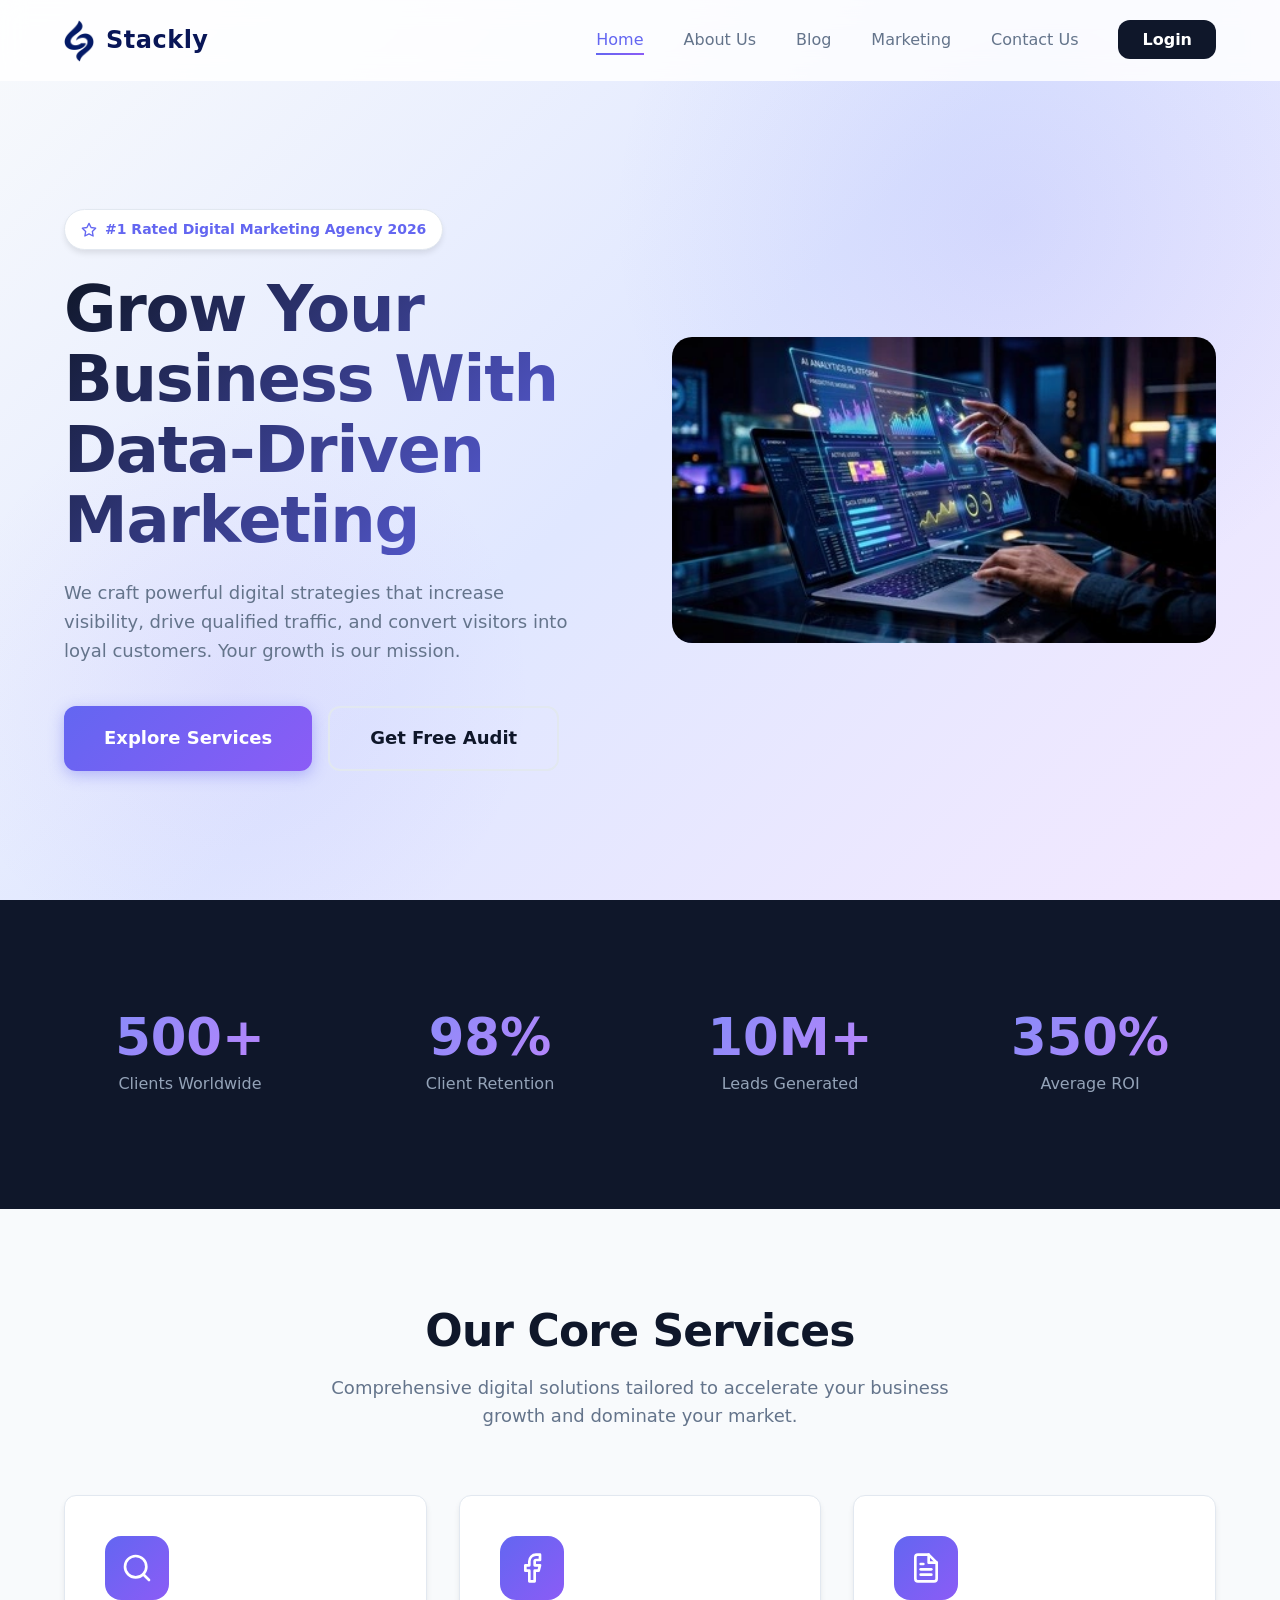
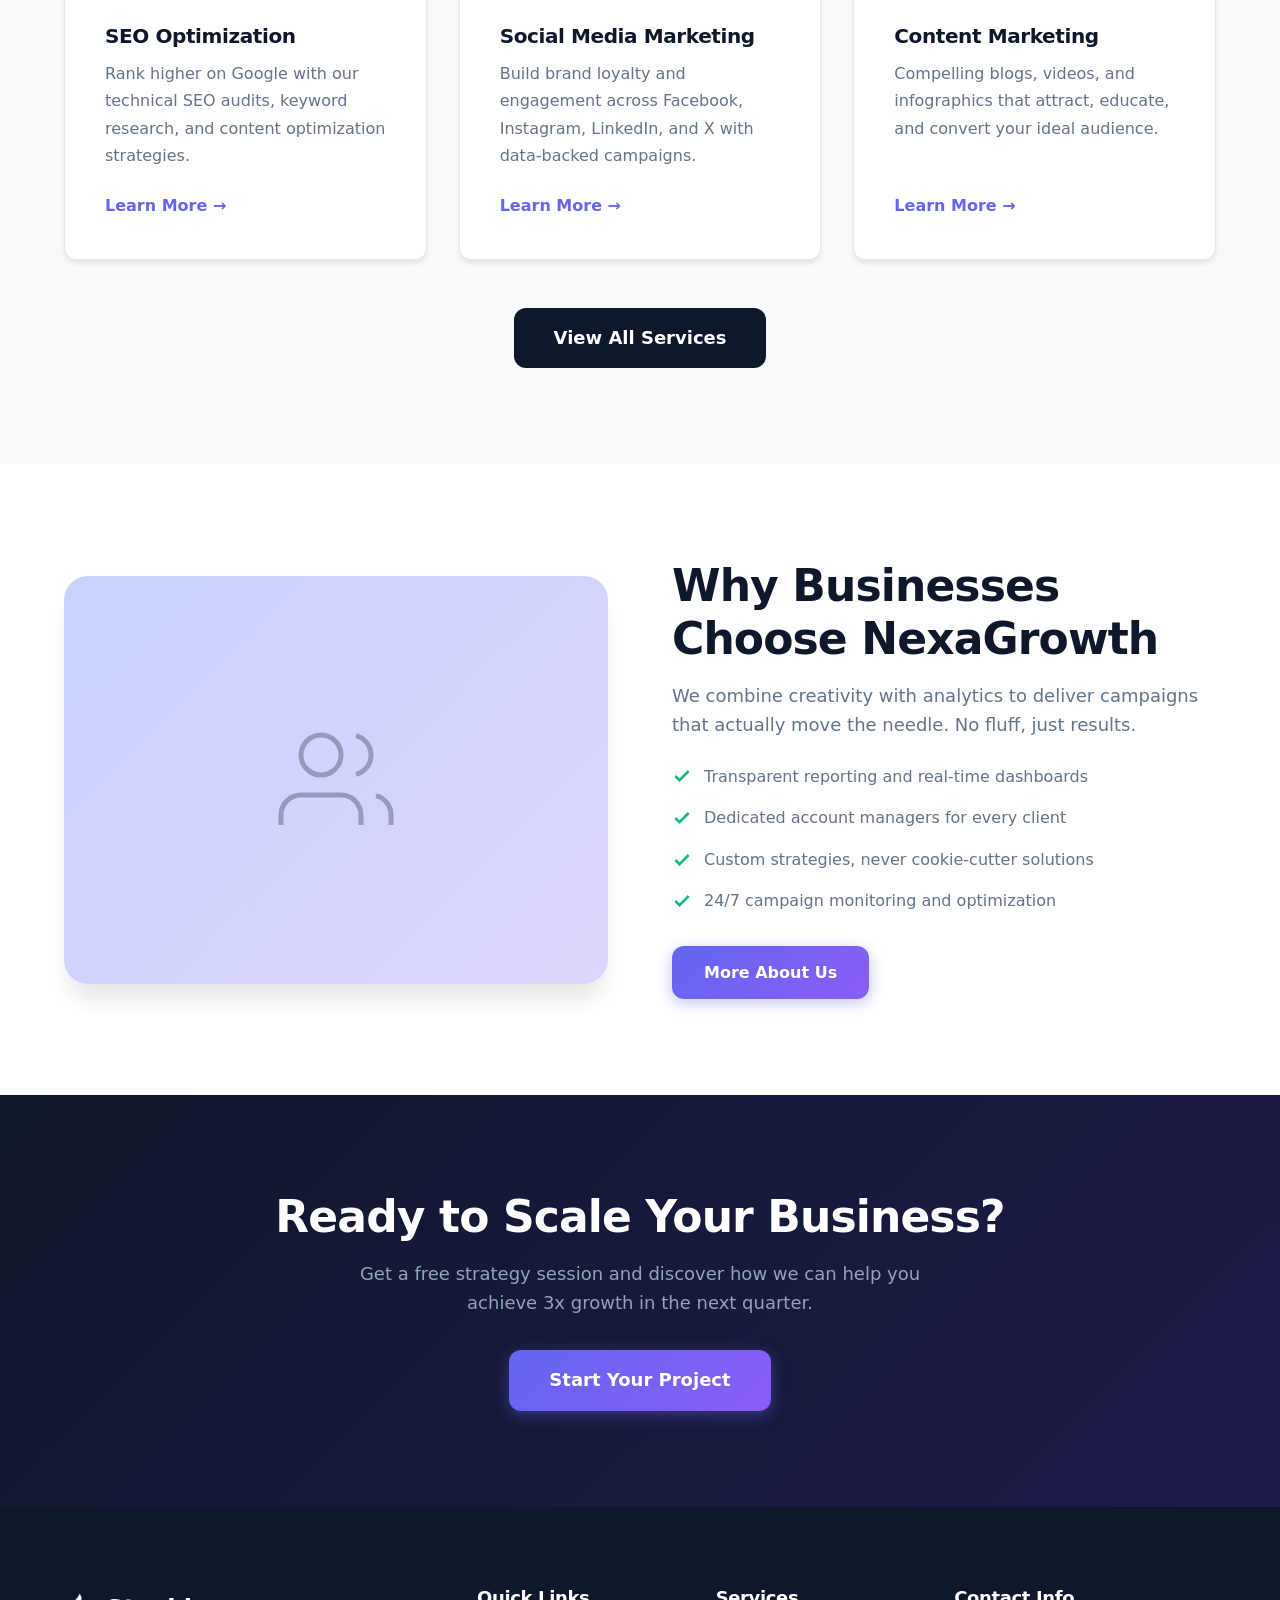
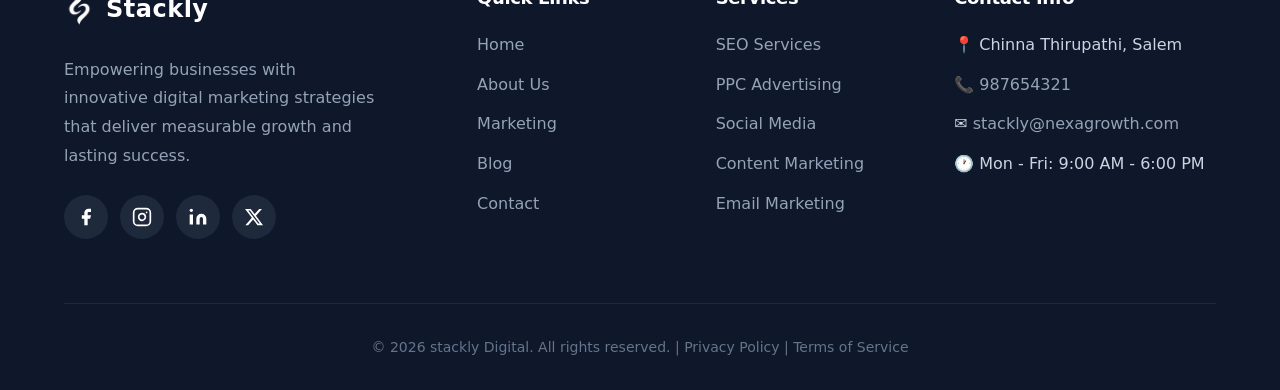
==== commit 8fdc3c0b: "Add files via upload" ====
--- a/index.html
+++ b/index.html
@@ -233,12 +233,12 @@
             <a href="404.html"  class="social-icon" aria-label="X (Twitter)">
               <svg viewBox="0 0 24 24" fill="currentColor"><path d="M18.244 2.25h3.308l-7.227 8.26 8.502 11.24H16.17l-5.214-6.817L4.99 21.75H1.68l7.73-8.835L1.254 2.25H8.08l4.713 6.231zm-1.161 17.52h1.833L7.084 4.126H5.117z"/></svg>
             </a>
-            <a href="404.html"  class="social-icon" aria-label="YouTube">
+            <!-- <a href="404.html"  class="social-icon" aria-label="YouTube">
               <svg viewBox="0 0 24 24" fill="currentColor"><path d="M22.54 6.42a2.78 2.78 0 0 0-1.94-2C18.88 4 12 4 12 4s-6.88 0-8.6.46a2.78 2.78 0 0 0-1.94 2A29 29 0 0 0 1 11.75a29 29 0 0 0 .46 5.33A2.78 2.78 0 0 0 3.4 19c1.72.46 8.6.46 8.6.46s6.88 0 8.6-.46a2.78 2.78 0 0 0 1.94-2 29 29 0 0 0 .46-5.25 29 29 0 0 0-.46-5.33z"></path><polygon points="9.75 15.02 15.5 11.75 9.75 8.48 9.75 15.02"></polygon></svg>
             </a>
             <a href="404.html" class="social-icon" aria-label="WhatsApp">
               <svg viewBox="0 0 24 24" fill="currentColor"><path d="M17.472 14.382c-.297-.149-1.758-.867-2.03-.967-.273-.099-.471-.148-.67.15-.197.297-.767.966-.94 1.164-.173.199-.347.223-.644.075-.297-.15-1.255-.463-2.39-1.475-.883-.788-1.48-1.761-1.653-2.059-.173-.297-.018-.458.13-.606.134-.133.298-.347.446-.52.149-.174.198-.298.298-.497.099-.198.05-.371-.025-.52-.075-.149-.669-1.612-.916-2.207-.242-.579-.487-.5-.669-.51-.173-.008-.371-.01-.57-.01-.198 0-.52.074-.792.372-.272.297-1.04 1.016-1.04 2.479 0 1.462 1.065 2.875 1.213 3.074.149.198 2.096 3.2 5.077 4.487.709.306 1.262.489 1.694.625.712.227 1.36.195 1.871.118.571-.085 1.758-.719 2.006-1.413.248-.694.248-1.289.173-1.413-.074-.124-.272-.198-.57-.347m-5.421 7.403h-.004a9.87 9.87 0 01-5.031-1.378l-.361-.214-3.741.982.998-3.648-.235-.374a9.86 9.86 0 01-1.51-5.26c.001-5.45 4.436-9.884 9.888-9.884 2.64 0 5.122 1.03 6.988 2.898a9.825 9.825 0 012.893 6.994c-.003 5.45-4.437 9.884-9.885 9.884m8.413-18.297A11.815 11.815 0 0012.05 0C5.495 0 .16 5.335.157 11.892c0 2.096.547 4.142 1.588 5.945L.057 24l6.305-1.654a11.882 11.882 0 005.683 1.448h.005c6.554 0 11.89-5.335 11.893-11.893a11.821 11.821 0 00-3.48-8.413z"/></svg>
-            </a>
+            </a> -->
           </div>
         </div>
         
@@ -247,7 +247,7 @@
           <ul class="footer-links">
             <li><a href="index.html">Home</a></li>
             <li><a href="about.html">About Us</a></li>
-            <li><a href="marketing.html">Services</a></li>
+            <li><a href="marketing.html">Marketing</a></li>
             <li><a href="blog.html">Blog</a></li>
             <li><a href="contact.html">Contact</a></li>
           </ul>
@@ -256,18 +256,18 @@
         <div>
           <h4 class="footer-title">Services</h4>
           <ul class="footer-links">
-            <li><a href="marketing.html#seo">SEO Services</a></li>
-            <li><a href="marketing.html#ppc">PPC Advertising</a></li>
-            <li><a href="marketing.html#social">Social Media</a></li>
-            <li><a href="marketing.html#content">Content Marketing</a></li>
-            <li><a href="marketing.html#email">Email Marketing</a></li>
+            <li><a href="404.html">SEO Services</a></li>
+            <li><a href="404.html">PPC Advertising</a></li>
+            <li><a href="404.html">Social Media</a></li>
+            <li><a href="404.html">Content Marketing</a></li>
+            <li><a href="404.html">Email Marketing</a></li>
           </ul>
         </div>
         
         <div>
           <h4 class="footer-title">Contact Info</h4>
           <ul class="footer-links">
-            <li>📍 10 Chinna Thirupathi, Salem </li>
+            <li>📍  Chinna Thirupathi, Salem </li>
             <li>📞 <a href="404.html">987654321</a></li>
             <li>✉️ <a href="404.html">stackly@nexagrowth.com</a></li>
             <li>🕐 Mon - Fri: 9:00 AM - 6:00 PM</li>
@@ -276,7 +276,7 @@
       </div>
       
       <div class="footer-bottom">
-        <p>&copy; <span class="current-year"></span> NexaGrowth Digital. All rights reserved. | <a href="404.html" style="color: #64748b;">Privacy Policy</a> | <a href="404.html" style="color: #64748b;">Terms of Service</a></p>
+        <p>&copy; <span class="current-year"></span> stackly Digital. All rights reserved. | <a href="404.html" style="color: #64748b;">Privacy Policy</a> | <a href="404.html" style="color: #64748b;">Terms of Service</a></p>
       </div>
     </div>
   </footer>
